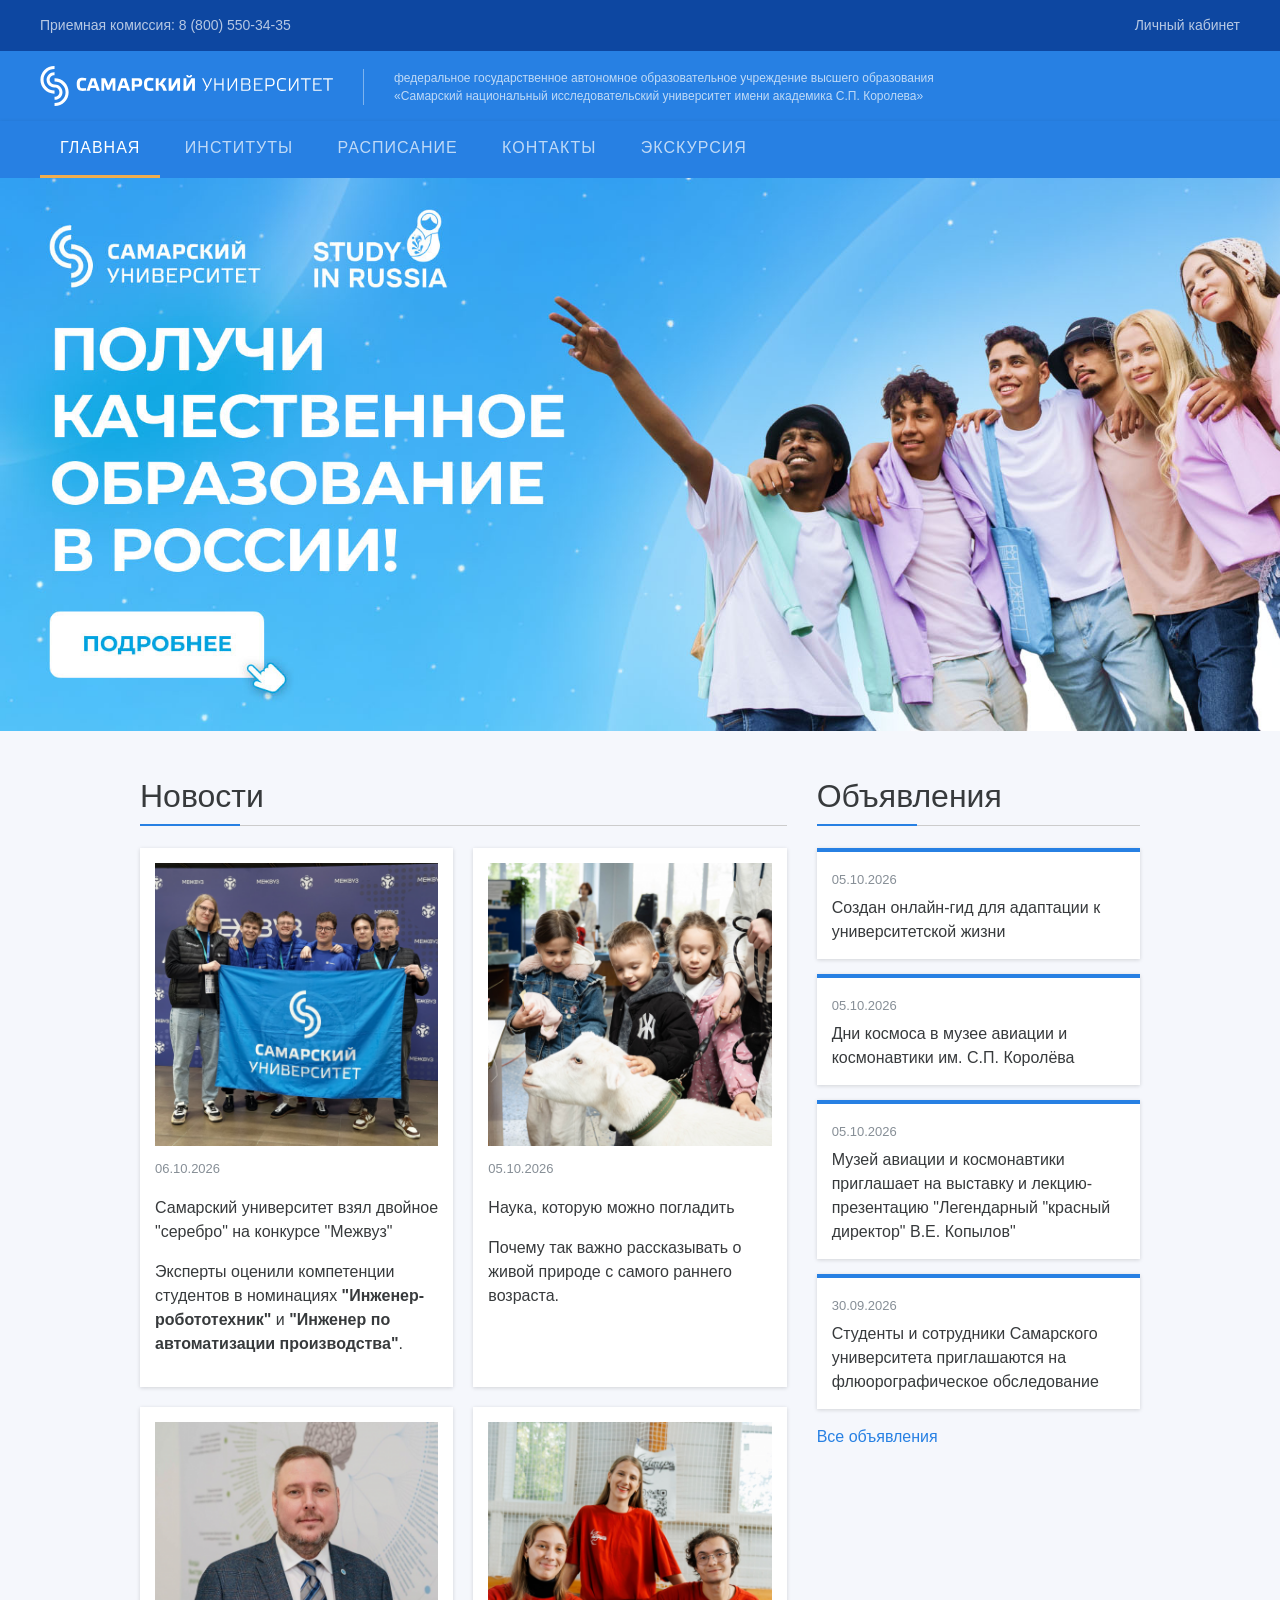
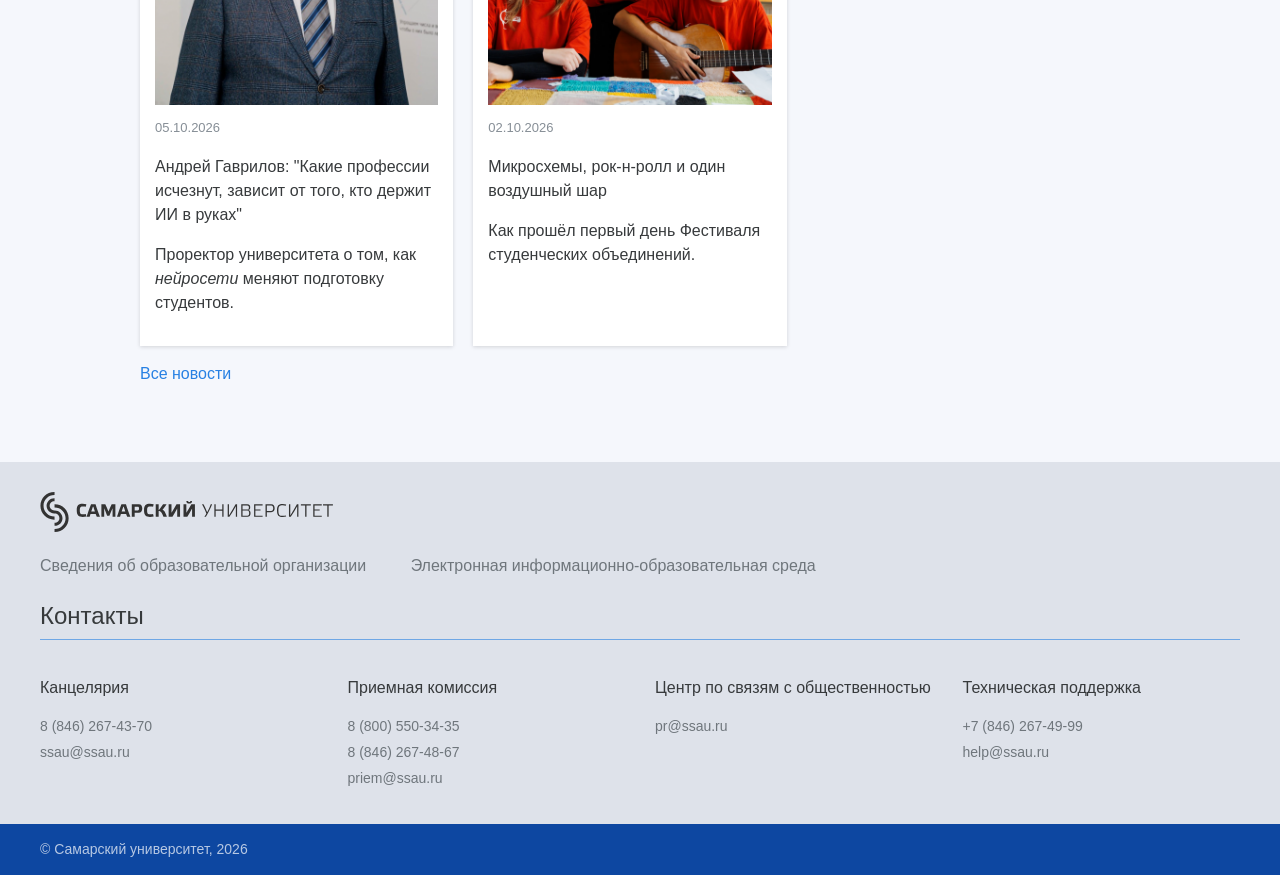
==== lab4/index.html @ 0a39d1cd "lab4" ====
<!DOCTYPE html>
<html lang="ru">
<head>
    <meta charset="UTF-8">
    <meta name="viewport" content="width=device-width, initial-scale=1">
    <title>Самарский университет</title>
    <link rel="stylesheet" href="style.css">
</head>
<body>
    <div id="top">
        <span>Приемная комиссия: 8 (800) 550-34-35</span>
        <a href="https://lk.ssau.ru/">Личный кабинет</a>
    </div>
    <div id="header">
        <a href="index.html"><img src="img/logo-white.svg" alt="Самарский университет" class="logo"></a>
        <p class="caption">федеральное государственное автономное образовательное учреждение высшего образования<br>
        «Самарский национальный исследовательский университет имени академика С.П. Королева»</p>
    </div>
    <nav class="menu" aria-label="Основное меню">
        <a href="index.html" class="menu__link menu__link_active" aria-current="page">Главная</a>
        <a href="institutes.html" class="menu__link">Институты</a>
        <a href="schedule.html" class="menu__link">Расписание</a>
        <a href="contacts.html" class="menu__link">Контакты</a>
        <a href="excursion.html" class="menu__link">Экскурсия</a>
    </nav>

    <a href="https://studyinrussia.ru/"><img src="img/banner.jpg" alt="Образование в России" class="banner banner_animated"></a>

    <div class="content main">
        <div class="news-col">
            <h1>Новости</h1>
            <div class="news">
                <div class="card">
                    <a href="https://ssau.ru/news/26128-samarskiy-universitet-im-koroleva-vzyal-dvoynoe-serebro-na-vserossiyskom-inzhenernom-konkurse-mezhvuz"><img src="img/news1.png" alt="Новость"></a>
                    <span class="date">06.10.2026</span>
                    <h3><a href="https://ssau.ru/news/26128-samarskiy-universitet-im-koroleva-vzyal-dvoynoe-serebro-na-vserossiyskom-inzhenernom-konkurse-mezhvuz">Самарский университет взял двойное "серебро" на конкурсе "Межвуз"</a></h3>
                    <p>Эксперты оценили компетенции студентов в номинациях <b>"Инженер-робототехник"</b> и <b>"Инженер по автоматизации производства"</b>.</p>
                </div>
                <div class="card">
                    <a href="https://ssau.ru/news/26122-nauka-kotoruyu-mozhno-pogladit"><img src="img/news4.png" alt="Новость"></a>
                    <span class="date">05.10.2026</span>
                    <h3><a href="https://ssau.ru/news/26122-nauka-kotoruyu-mozhno-pogladit">Наука, которую можно погладить</a></h3>
                    <p>Почему так важно рассказывать о живой природе с самого раннего возраста.</p>
                </div>
                <div class="card">
                    <a href="https://ssau.ru/news/26116-andrey-gavrilov-kakie-professii-ischeznut-zavisit-ot-togo-kto-derzhit-ii-v-rukakh"><img src="img/news2.png" alt="Новость"></a>
                    <span class="date">05.10.2026</span>
                    <h3><a href="https://ssau.ru/news/26116-andrey-gavrilov-kakie-professii-ischeznut-zavisit-ot-togo-kto-derzhit-ii-v-rukakh">Андрей Гаврилов: "Какие профессии исчезнут, зависит от того, кто держит ИИ в руках"</a></h3>
                    <p>Проректор университета о том, как <i>нейросети</i> меняют подготовку студентов.</p>
                </div>
                <div class="card">
                    <a href="https://ssau.ru/news/26109-mikroskhemy-rok-n-roll-i-odin-vozdushnyy-shar"><img src="img/news3.png" alt="Новость"></a>
                    <span class="date">02.10.2026</span>
                    <h3><a href="https://ssau.ru/news/26109-mikroskhemy-rok-n-roll-i-odin-vozdushnyy-shar">Микросхемы, рок-н-ролл и один воздушный шар</a></h3>
                    <p>Как прошёл первый день Фестиваля студенческих объединений.</p>
                </div>
            </div>
            <p><a href="https://ssau.ru/news">Все новости</a></p>
        </div>

        <div class="ads-col">
            <h1>Объявления</h1>
            <div class="ad">
                <span class="date">05.10.2026</span>
                <a href="https://ssau.ru/news/26125-sozdan-onlayn-gid-dlya-adaptatsii-k-universitetskoy-zhizni">Создан онлайн-гид для адаптации к университетской жизни</a>
            </div>
            <div class="ad">
                <span class="date">05.10.2026</span>
                <a href="https://ssau.ru/news/26124-dni-kosmosa-v-muzee-aviatsii-i-kosmonavtiki-im-sp-koroleva">Дни космоса в музее авиации и космонавтики им. С.П. Королёва</a>
            </div>
            <div class="ad">
                <span class="date">05.10.2026</span>
                <a href="https://ssau.ru/news/26120-muzey-aviatsii-i-kosmonavtiki-priglashaet-na-vystavku-i-lektsiyu-prezentatsiyu-legendarnyy-krasnyy-direktor-ve-kopylov">Музей авиации и космонавтики приглашает на выставку и лекцию-презентацию "Легендарный "красный директор" В.Е. Копылов"</a>
            </div>
            <div class="ad">
                <span class="date">30.09.2026</span>
                <a href="https://ssau.ru/news/26095-studenty-i-sotrudniki-samarskogo-universiteta-priglashayutsya-na-flyuorograficheskoe-obsledovanie">Студенты и сотрудники Самарского университета приглашаются на флюорографическое обследование</a>
            </div>
            <p><a href="https://ssau.ru/news">Все объявления</a></p>
        </div>
    </div>

    <div id="footer">
        <img src="img/logo.svg" alt="Самарский университет" class="logo">
        <div class="footer-links">
            <a href="https://ssau.ru/sveden/">Сведения об образовательной организации</a>
            <a href="https://lk.ssau.ru/">Электронная информационно-образовательная среда</a>
        </div>
        <h2>Контакты</h2>
        <div class="footer-contacts">
            <div>
                <h3>Канцелярия</h3>
                <p>8 (846) 267-43-70</p>
                <p><a href="mailto:ssau@ssau.ru">ssau@ssau.ru</a></p>
            </div>
            <div>
                <h3>Приемная комиссия</h3>
                <p>8 (800) 550-34-35</p>
                <p>8 (846) 267-48-67</p>
                <p><a href="mailto:priem@ssau.ru">priem@ssau.ru</a></p>
            </div>
            <div>
                <h3>Центр по связям с общественностью</h3>
                <p><a href="mailto:pr@ssau.ru">pr@ssau.ru</a></p>
            </div>
            <div>
                <h3>Техническая поддержка</h3>
                <p>+7 (846) 267-49-99</p>
                <p><a href="mailto:help@ssau.ru">help@ssau.ru</a></p>
            </div>
        </div>
    </div>
    <div id="bottom">© Самарский университет, 2026</div>
</body>
</html>
---- lab4/style.css ----
:root {
    --page-bg: #f5f7fc;
    --text: #373a3c;
    --border: #ccc;
    --blue: #2780e3;
    --crumb-bg: #e9ecef;
    --dark-blue: #0d47a1;
    --light-text: rgba(255, 255, 255, 0.7);
    --white: white;
    --header-divider: rgba(255, 255, 255, 0.4);
    --menu-shadow: rgba(0, 0, 0, 0.2);
    --accent: #f0ad4e;
    --card-shadow: rgba(0, 0, 0, 0.15);
    --muted: #868e96;
    --purple: #5e35b1;
    --lecture-bg: #eaf9f0;
    --lecture: #16a086;
    --practice-bg: #dfeeff;
    --lab-bg: #ffe2fe;
    --lab-text: #b03cc9;
    --table-border: #bcd6f5;
    --practice: #64b5ff;
    --lab: #df5fff;
    --footer-bg: #dee2ea;
    --footer-text: #6f767c;
    --footer-divider: rgba(39, 128, 227, 0.6);
}

body {
    margin: 0;
    font-family: Arial, sans-serif;
    background-color: var(--page-bg);
    color: var(--text);
    line-height: 1.5;
}

h1 {
    position: relative;
    font-weight: normal;
    border-bottom: 1px solid var(--border);
    padding-bottom: 5px;
}

h1::after {
    content: "";
    position: absolute;
    left: 0;
    bottom: -1px;
    width: 100px;
    height: 2px;
    background-color: var(--blue);
}

h2 {
    font-weight: normal;
}

a {
    color: var(--blue);
    text-decoration: none;
}

a:hover {
    text-decoration: underline;
}

.crumbs {
    background-color: var(--crumb-bg);
    padding: 12px 15px;
    border-radius: 4px;
}

#top {
    background-color: var(--dark-blue);
    color: var(--light-text);
    padding: 15px 40px;
    font-size: 14px;
}

#top a {
    float: right;
    color: var(--light-text);
    text-decoration: none;
}

#top a:hover {
    color: var(--white);
}

#header {
    background-color: var(--blue);
    padding: 15px 40px;
    overflow: hidden;
}

.logo {
    height: 40px;
    max-width: 100%;
    float: left;
    object-fit: contain;
    object-position: left;
}

.caption {
    float: left;
    margin: 3px 0 0 30px;
    padding-left: 30px;
    border-left: 1px solid var(--header-divider);
    font-size: 12px;
    color: var(--light-text);
}

.menu {
    background-color: var(--blue);
    padding: 0 40px;
    box-shadow: 0 2px 5px var(--menu-shadow);
}

.menu__link {
    display: inline-block;
    color: var(--light-text);
    text-decoration: none;
    text-transform: uppercase;
    letter-spacing: 1px;
    padding: 15px 20px;
}

.menu__link:hover {
    color: var(--accent);
}

.menu__link_active,
.menu__link_active:hover {
    color: var(--white);
    border-bottom: 3px solid var(--accent);
}

.content {
    box-sizing: border-box;
    max-width: 1040px;
    margin: 0 auto;
    padding: 20px;
}

.banner {
    display: block;
    width: 100%;
}

.banner_animated {
    animation: banner-appear 0.7s ease-out;
}

@keyframes banner-appear {
    from {
        opacity: 0.4;
        transform: translateY(8px);
    }
    to {
        opacity: 1;
        transform: translateY(0);
    }
}

@media (prefers-reduced-motion: reduce) {
    .banner_animated {
        animation: none;
    }
}

.main {
    display: flex;
    gap: 30px;
}

.news-col {
    flex: 2;
    min-width: 0;
}

.ads-col {
    flex: 1;
    min-width: 0;
}

.news {
    display: flex;
    flex-wrap: wrap;
    gap: 20px;
}

.card {
    box-sizing: border-box;
    background-color: var(--white);
    padding: 15px;
    width: calc(50% - 10px);
    box-shadow: 0 1px 4px var(--card-shadow);
}

.card img {
    display: block;
    width: 100%;
    margin-bottom: 10px;
}

.card h3 {
    font-size: 16px;
    font-weight: normal;
}

.card h3 a {
    color: var(--text);
    text-decoration: none;
}

.card h3 a:hover {
    color: var(--blue);
}

.ad {
    background-color: var(--white);
    border-top: 4px solid var(--blue);
    padding: 15px;
    margin-bottom: 15px;
    box-shadow: 0 1px 4px var(--card-shadow);
}

.ad a {
    display: block;
    margin-top: 5px;
    color: var(--text);
}

.date {
    color: var(--muted);
    font-size: 13px;
}

.institute-grid {
    display: grid;
    grid-template-columns: repeat(4, minmax(0, 1fr));
    gap: 15px;
}

.institute-card {
    background-color: var(--white);
    padding: 10px;
    text-align: center;
    box-shadow: 0 1px 4px var(--card-shadow);
}

.institute-card__photo {
    width: 100%;
    aspect-ratio: 3 / 2;
    object-fit: cover;
}

.institute-card__link {
    display: block;
    margin-top: 10px;
    text-decoration: none;
}

.institute-card__link:hover {
    text-decoration: underline;
}

.institute-card__note {
    margin: 5px 0 0;
    font-size: 14px;
}

.square {
    list-style-type: square;
}

.group {
    background: linear-gradient(90deg, var(--blue), var(--purple));
    color: var(--white);
    padding: 10px 20px;
    border-radius: 4px;
}

.group h2 {
    font-weight: normal;
    margin: 5px 0;
}

.group p {
    font-size: 14px;
    margin: 5px 0;
}

.chip {
    display: inline-block;
    padding: 4px 8px;
    font-size: 12px;
    text-transform: uppercase;
    border-radius: 3px;
}

.chip.lec {
    background-color: var(--lecture-bg);
    color: var(--lecture);
}

.chip.pr {
    background-color: var(--practice-bg);
    color: var(--blue);
}

.chip.lab {
    background-color: var(--lab-bg);
    color: var(--lab-text);
}

table {
    border-collapse: collapse;
    width: 100%;
    background-color: var(--white);
    box-shadow: 0 1px 4px var(--card-shadow);
}

th {
    font-weight: normal;
    padding: 8px;
    border: 1px solid var(--table-border);
}

td {
    border: 1px solid var(--table-border);
    padding: 8px;
}

.week td {
    color: var(--blue);
    padding: 12px;
}

.time {
    width: 50px;
}

.lesson {
    vertical-align: top;
    font-size: 13px;
    width: 15%;
}

td.lec {
    border-left: 3px solid var(--lecture);
}

td.pr {
    border-left: 3px solid var(--practice);
}

td.lab {
    border-left: 3px solid var(--lab);
}

.teacher {
    color: var(--blue);
}

.left {
    text-align: left;
}

.center {
    text-align: center;
}

.right {
    text-align: right;
}

.note {
    margin-top: 20px;
    color: var(--muted);
}

#footer {
    background-color: var(--footer-bg);
    color: var(--footer-text);
    padding: 30px 40px;
    margin-top: 40px;
}

#footer .logo {
    float: none;
}

.footer-links a {
    display: inline-block;
    margin: 15px 40px 0 0;
    color: var(--footer-text);
}

#footer h2 {
    color: var(--text);
    border-bottom: 1px solid var(--footer-divider);
    padding-bottom: 5px;
}

.footer-contacts {
    display: flex;
    gap: 30px;
}

.footer-contacts div {
    width: 25%;
}

.footer-contacts h3 {
    color: var(--text);
    font-weight: normal;
    font-size: 16px;
}

.footer-contacts p {
    margin: 5px 0;
    font-size: 14px;
}

.footer-contacts a {
    color: var(--footer-text);
}

#bottom {
    background-color: var(--dark-blue);
    color: var(--light-text);
    padding: 15px 40px;
    font-size: 14px;
}

.map {
    box-sizing: border-box;
    max-width: 100%;
    border: 1px solid var(--border);
}

.schedule-scroll {
    overflow-x: auto;
}

.schedule {
    min-width: 760px;
}

.excursion-form {
    box-sizing: border-box;
    max-width: 560px;
    padding: 20px;
    background-color: var(--white);
    border-radius: 4px;
    box-shadow: 0 1px 4px var(--card-shadow);
}

.excursion-form__label {
    display: block;
    margin-bottom: 15px;
}

.excursion-form__input {
    display: block;
    box-sizing: border-box;
    width: 100%;
    margin-top: 4px;
    padding: 8px;
    font: inherit;
    color: var(--text);
    background-color: var(--white);
    border: 1px solid var(--border);
    border-radius: 4px;
}

.excursion-form__button {
    padding: 10px 16px;
    font: inherit;
    color: var(--white);
    background-color: var(--dark-blue);
    border: 0;
    border-radius: 4px;
    cursor: pointer;
}

.excursion-form__button:disabled {
    opacity: 0.65;
    cursor: wait;
}

.excursion-form__status {
    margin: 10px 0 0;
}

@media (max-width: 800px) {
    #top,
    #header,
    #footer,
    #bottom {
        padding-left: 20px;
        padding-right: 20px;
    }

    .menu {
        padding: 0 10px;
    }

    .caption {
        float: none;
        clear: both;
        margin: 0;
        padding: 8px 0 0;
        border: 0;
    }

    .institute-grid {
        grid-template-columns: repeat(2, minmax(0, 1fr));
    }

    .main {
        flex-direction: column;
    }

    .footer-contacts {
        flex-wrap: wrap;
    }

    .footer-contacts div {
        width: calc(50% - 15px);
    }
}

@media (max-width: 480px) {
    #top a {
        display: block;
        float: none;
    }

    .institute-grid {
        grid-template-columns: 1fr;
    }

    .card,
    .footer-contacts div {
        width: 100%;
    }
}
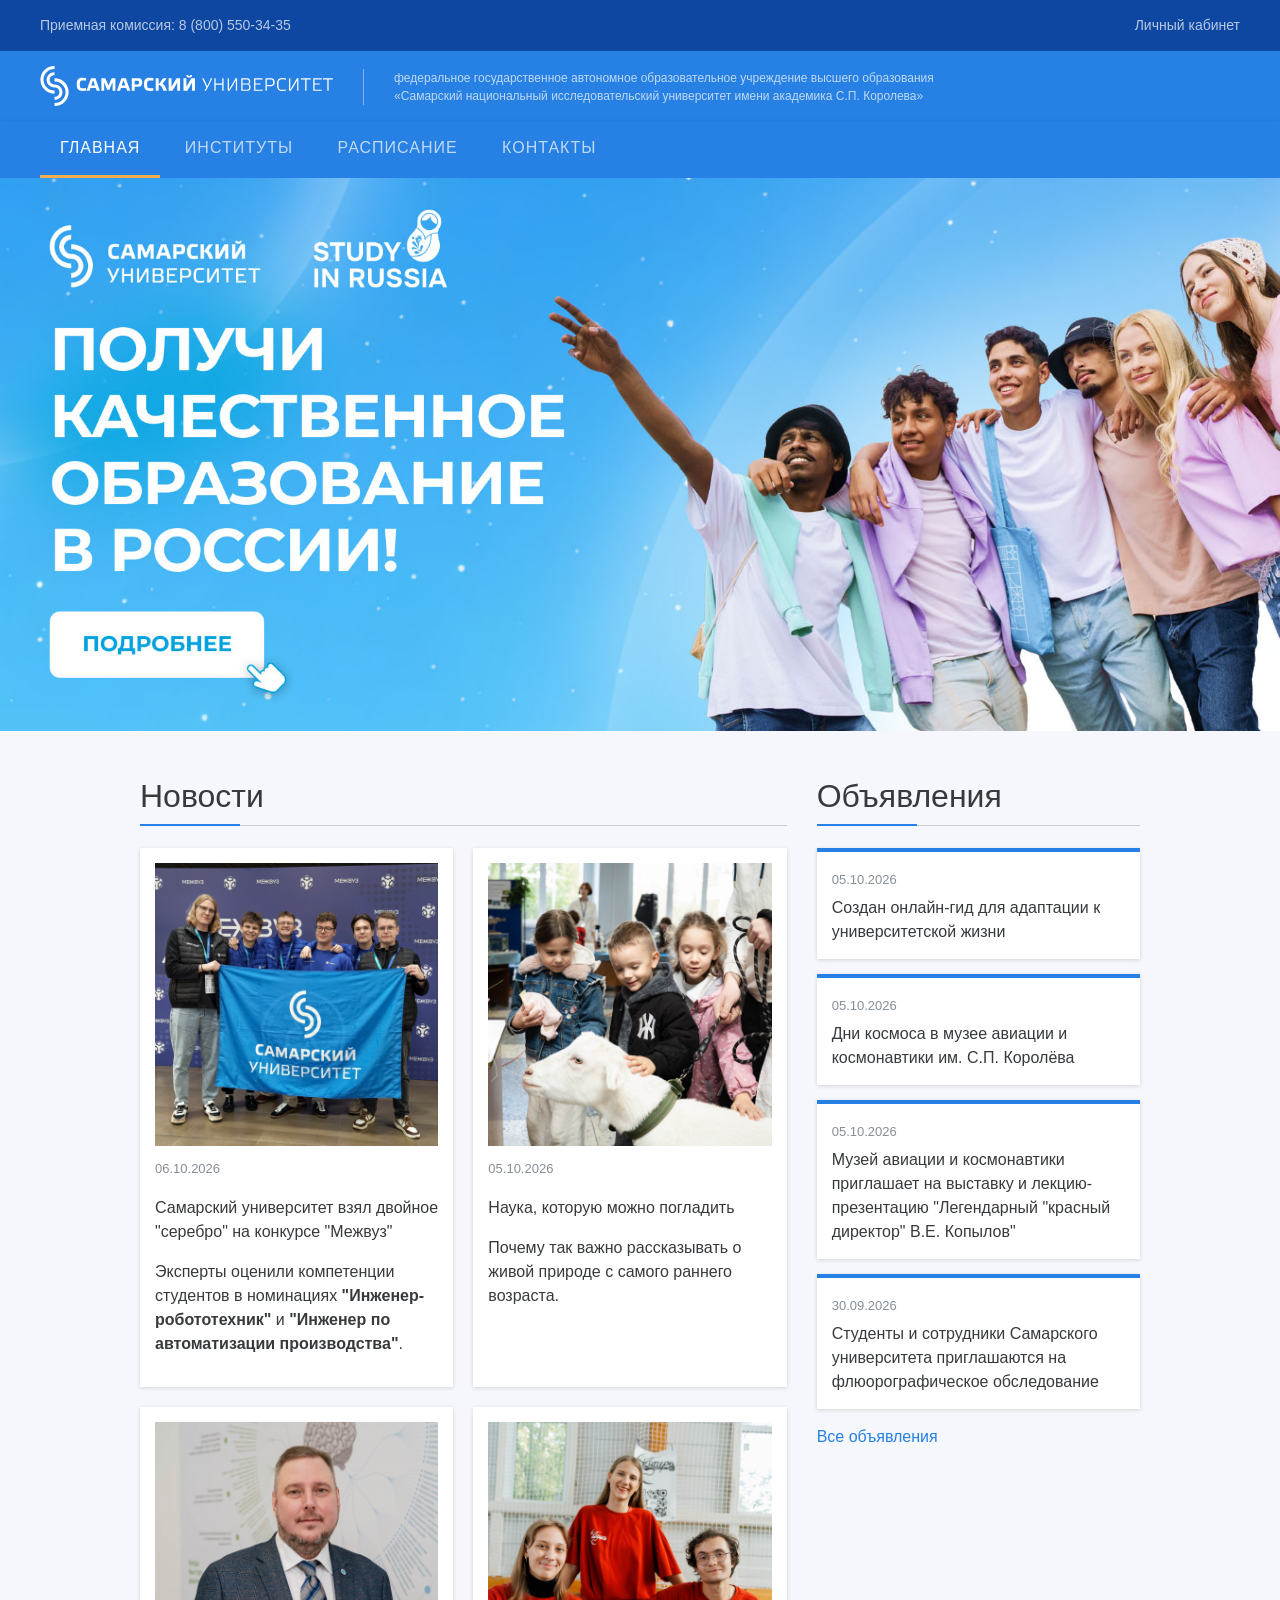
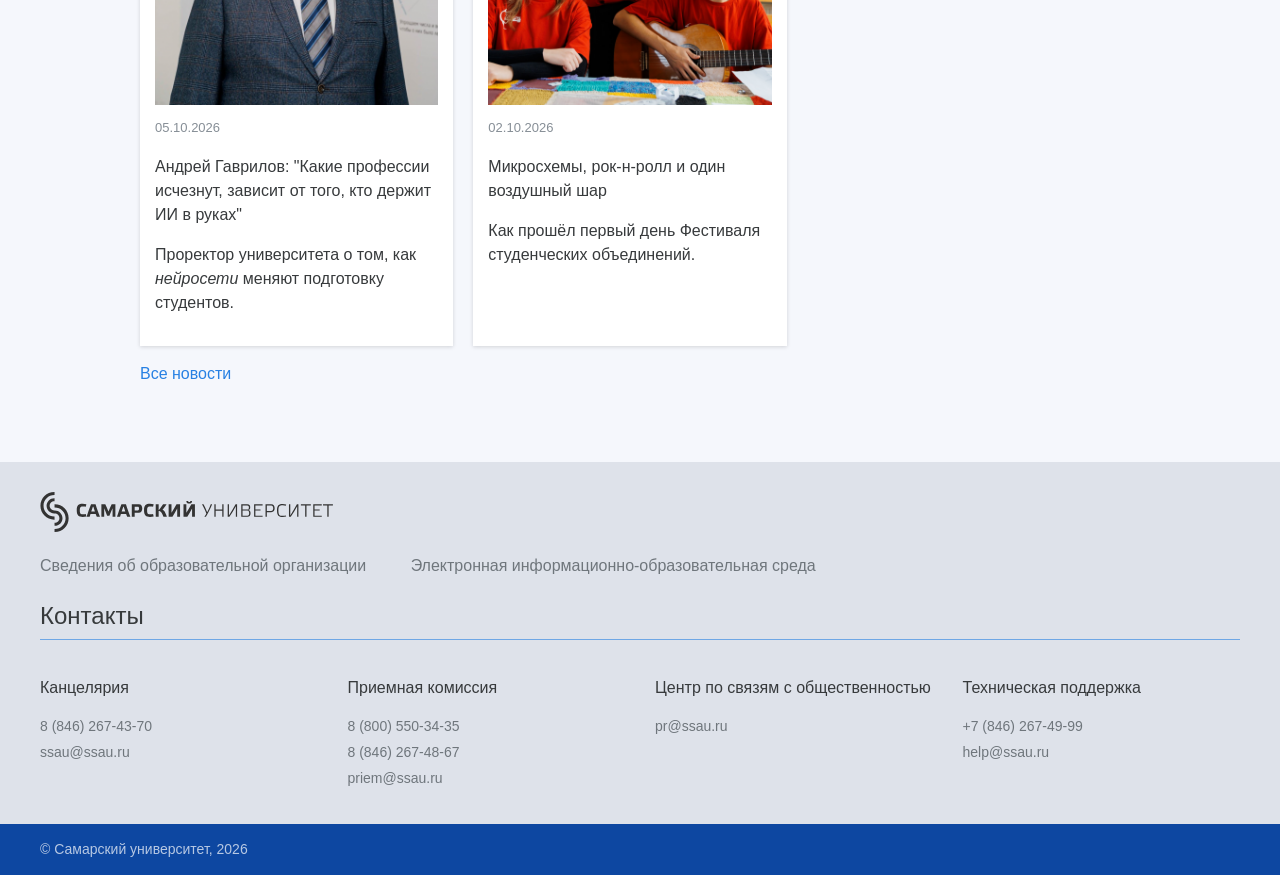
==== commit 71368fb0: "move form to contacts" ====
--- a/lab4/index.html
+++ b/lab4/index.html
@@ -21,7 +21,6 @@
         <a href="institutes.html" class="menu__link">Институты</a>
         <a href="schedule.html" class="menu__link">Расписание</a>
         <a href="contacts.html" class="menu__link">Контакты</a>
-        <a href="excursion.html" class="menu__link">Экскурсия</a>
     </nav>
 
     <a href="https://studyinrussia.ru/"><img src="img/banner.jpg" alt="Образование в России" class="banner banner_animated"></a>
--- a/lab4/style.css
+++ b/lab4/style.css
@@ -448,7 +448,7 @@
     min-width: 760px;
 }
 
-.excursion-form {
+.contact-form {
     box-sizing: border-box;
     max-width: 560px;
     padding: 20px;
@@ -457,12 +457,12 @@
     box-shadow: 0 1px 4px var(--card-shadow);
 }
 
-.excursion-form__label {
+.contact-form__label {
     display: block;
     margin-bottom: 15px;
 }
 
-.excursion-form__input {
+.contact-form__input {
     display: block;
     box-sizing: border-box;
     width: 100%;
@@ -475,7 +475,11 @@
     border-radius: 4px;
 }
 
-.excursion-form__button {
+textarea.contact-form__input {
+    resize: vertical;
+}
+
+.contact-form__button {
     padding: 10px 16px;
     font: inherit;
     color: var(--white);
@@ -485,12 +489,12 @@
     cursor: pointer;
 }
 
-.excursion-form__button:disabled {
+.contact-form__button:disabled {
     opacity: 0.65;
     cursor: wait;
 }
 
-.excursion-form__status {
+.contact-form__status {
     margin: 10px 0 0;
 }
 
